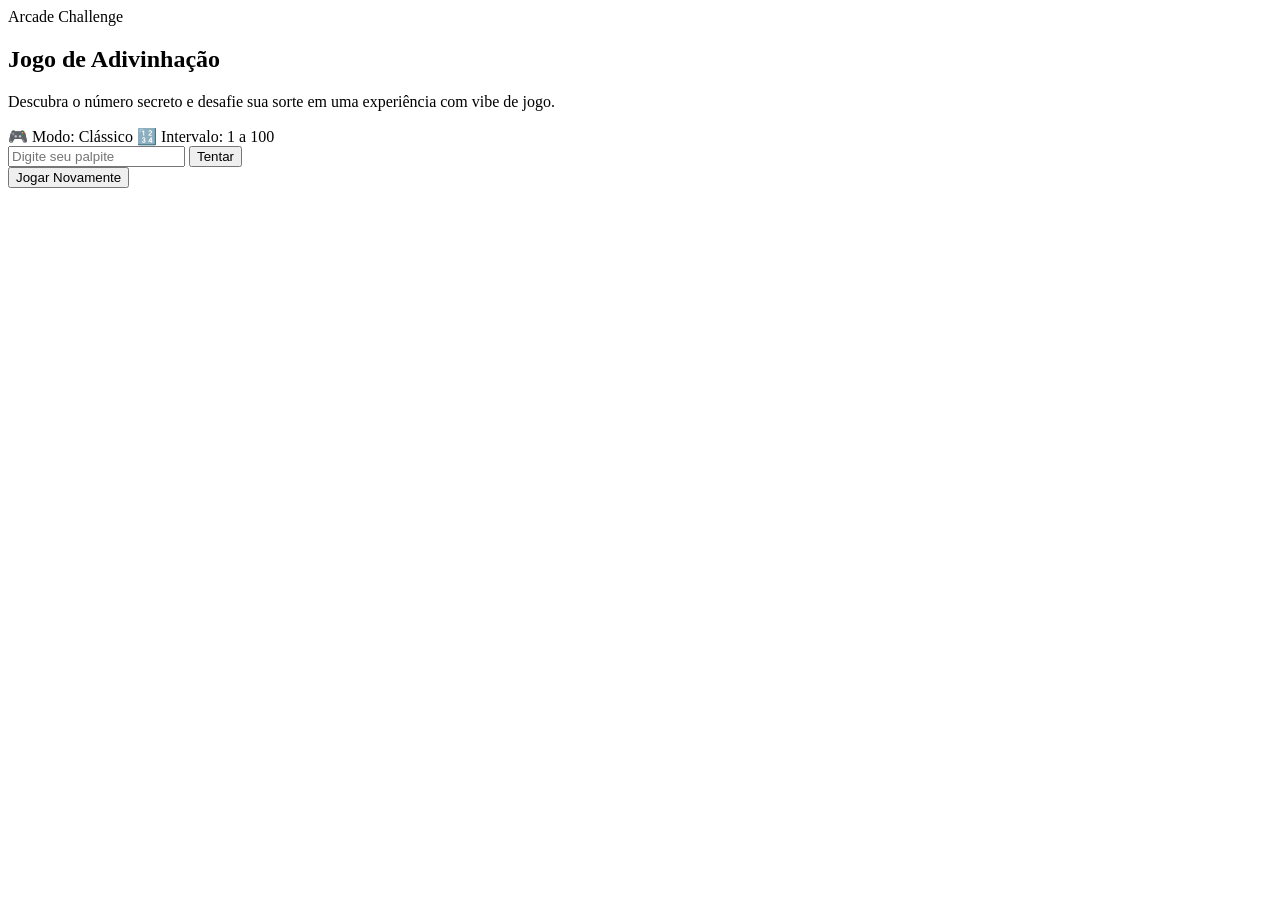
==== index.html @ 360a3592 "feat: nomeclatura alterada" ====
<!DOCTYPE html>
<html lang="pt-BR">
<head>
    <meta charset="UTF-8">
    <meta name="viewport" content="width=device-width, initial-scale=1.0">
    <title>Jogo de Adivinhação</title>
    <link rel="stylesheet" href="./css/reset.css">
    <link rel="stylesheet" href="./css/style.css">
    <link rel="stylesheet" href="./css/botao-novo-jogo.css">
    <link rel="stylesheet" href="./css/celebration.css">
</head>
<body>
    <div class="celebration" aria-hidden="true"></div>

    <main class="game-shell">
        <section class="game-card">
            <header class="game-header">
                <span class="eyebrow">Arcade Challenge</span>
                <h1>Jogo de Adivinhação</h1>
                <p class="subtitle">Descubra o número secreto e desafie sua sorte em uma experiência com vibe de jogo.</p>
            </header>

            <div class="hud">
                <span class="pill">🎮 Modo: Clássico</span>
                <span class="pill">🔢 Intervalo: 1 a 100</span>
            </div>

            <div class="controls">
                <input type="number" id="input" placeholder="Digite seu palpite">
                <button class="btn-palpite">Tentar</button>
            </div>
            <div>
                <button class="btn-novo-jogo hidden">Jogar Novamente</button>
            </div>

            <p class="mensagem" aria-live="polite"></p>
            <p class="tentativas"></p>
        </section>
    </main>

    <script src="./js/jogo-adivinhacao.js"></script>
</body>
</html>
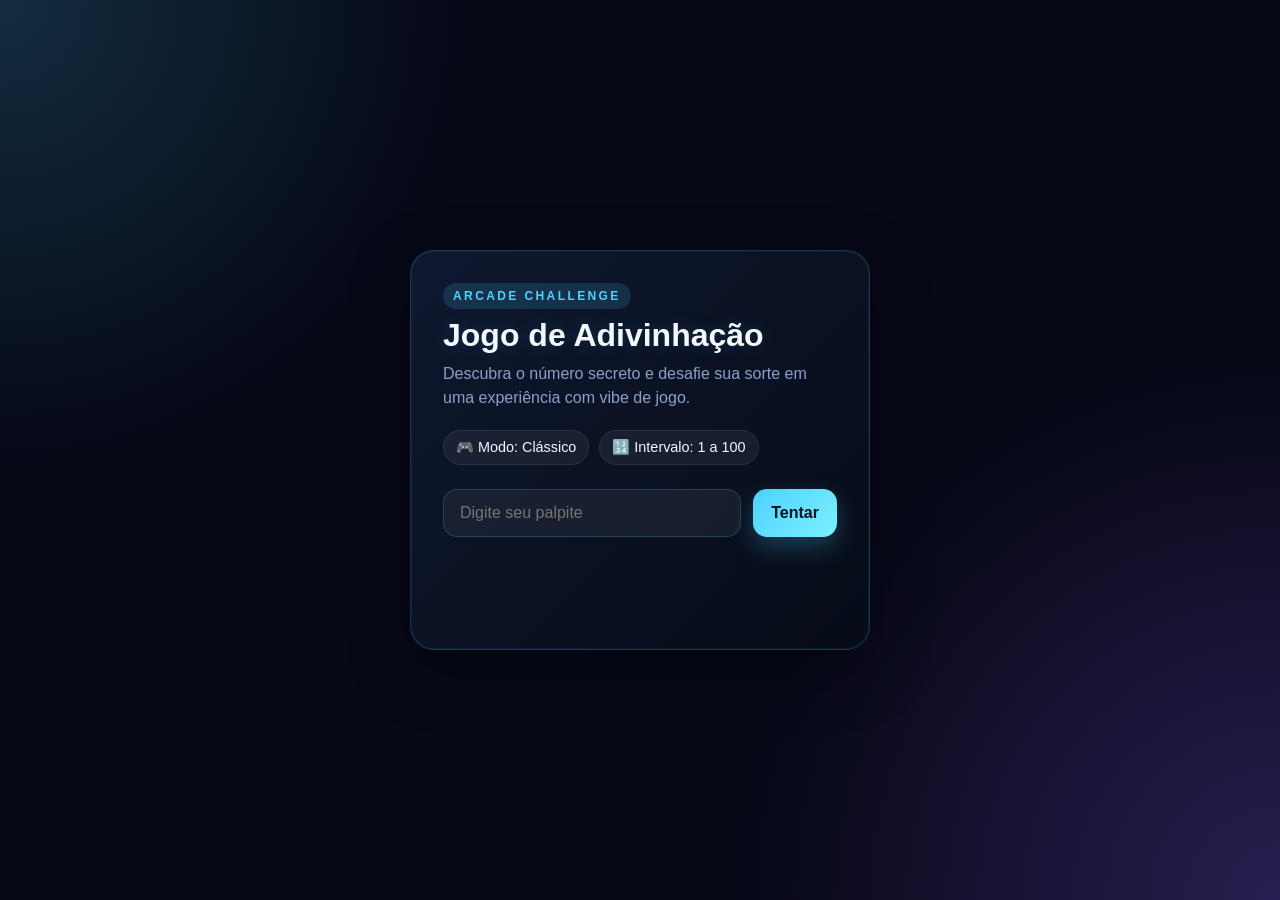
==== commit eb5563ef: "feat: alteração de arquivos finalizado" ====
--- a/index.html
+++ b/index.html
@@ -4,10 +4,10 @@
     <meta charset="UTF-8">
     <meta name="viewport" content="width=device-width, initial-scale=1.0">
     <title>Jogo de Adivinhação</title>
-    <link rel="stylesheet" href="./css/reset.css">
-    <link rel="stylesheet" href="./css/style.css">
-    <link rel="stylesheet" href="./css/botao-novo-jogo.css">
-    <link rel="stylesheet" href="./css/celebration.css">
+    <link rel="stylesheet" href="./assets/css/reset.css">
+    <link rel="stylesheet" href="./assets/css/style.css">
+    <link rel="stylesheet" href="./assets/css/celebration.css">
+    <link rel="stylesheet" href="./assets/css/botao-novo-jogo.css">
 </head>
 <body>
     <div class="celebration" aria-hidden="true"></div>
--- a/assets/css/style.css
+++ b/assets/css/style.css
@@ -0,0 +1,196 @@
+:root {
+    --bg: #060816;
+    --panel: rgba(10, 18, 38, 0.9);
+    --panel-strong: #0f1830;
+    --accent: #4dd2ff;
+    --accent-2: #8b5cf6;
+    --text: #f5f7ff;
+    --muted: #8da0c7;
+    --success: #2ecc71;
+    --danger: #ff5d7a;
+}
+
+body {
+    min-height: 100vh;
+    display: flex;
+    align-items: center;
+    justify-content: center;
+    padding: 24px;
+    font-family: 'Segoe UI', Tahoma, Geneva, Verdana, sans-serif;
+    color: var(--text);
+    background:
+        radial-gradient(circle at top left, rgba(77, 210, 255, 0.18), transparent 30%),
+        radial-gradient(circle at bottom right, rgba(139, 92, 246, 0.26), transparent 35%),
+        var(--bg);
+    position: relative;
+    overflow: hidden;
+}
+
+.game-shell {
+    width: min(100%, 460px);
+}
+
+.game-card {
+    background: linear-gradient(135deg, rgba(15, 24, 48, 0.98), rgba(7, 12, 24, 0.96));
+    border: 1px solid rgba(77, 210, 255, 0.2);
+    border-radius: 24px;
+    padding: 32px;
+    box-shadow: 0 0 0 1px rgba(255,255,255,0.04) inset, 0 20px 60px rgba(0,0,0,0.35);
+    position: relative;
+    overflow: hidden;
+}
+
+.game-card::before {
+    content: '';
+    position: absolute;
+    inset: 0;
+    background: linear-gradient(120deg, transparent 0%, rgba(77,210,255,0.12) 45%, transparent 100%);
+    transform: translateX(-120%);
+    animation: shimmer 6s linear infinite;
+}
+
+@keyframes shimmer {
+    100% {
+        transform: translateX(120%);
+    }
+}
+
+.game-header {
+    position: relative;
+    z-index: 1;
+    margin-bottom: 20px;
+}
+
+.eyebrow {
+    display: inline-block;
+    margin-bottom: 8px;
+    padding: 6px 10px;
+    border-radius: 999px;
+    font-size: 0.75rem;
+    font-weight: 700;
+    letter-spacing: 0.2em;
+    text-transform: uppercase;
+    color: var(--accent);
+    background: rgba(77, 210, 255, 0.15);
+}
+
+h1 {
+    font-size: 2rem;
+    font-weight: 800;
+    margin-bottom: 8px;
+    text-shadow: 0 0 18px rgba(77,210,255,0.18);
+}
+
+.subtitle {
+    color: var(--muted);
+    line-height: 1.5;
+}
+
+.hud {
+    display: flex;
+    gap: 10px;
+    margin: 20px 0 24px;
+    flex-wrap: wrap;
+    position: relative;
+    z-index: 1;
+}
+
+.pill {
+    padding: 8px 12px;
+    border-radius: 999px;
+    background: rgba(255,255,255,0.06);
+    border: 1px solid rgba(255,255,255,0.08);
+    font-size: 0.9rem;
+    color: var(--text);
+}
+
+.controls {
+    display: flex;
+    gap: 12px;
+    position: relative;
+    z-index: 1;
+}
+
+#input {
+    flex: 1;
+    border: 1px solid rgba(77, 210, 255, 0.2);
+    border-radius: 14px;
+    padding: 14px 16px;
+    font-size: 1rem;
+    color: var(--text);
+    background: rgba(255,255,255,0.06);
+    outline: none;
+    transition: border-color 0.2s ease, box-shadow 0.2s ease;
+}
+
+#input:focus {
+    border-color: var(--accent);
+    box-shadow: 0 0 0 3px rgba(77, 210, 255, 0.18);
+}
+
+.btn-palpite {
+    border: none;
+    border-radius: 14px;
+    padding: 14px 18px;
+    font-size: 1rem;
+    font-weight: 700;
+    color: #04101f;
+    cursor: pointer;
+    background: linear-gradient(135deg, var(--accent), #7cf0ff);
+    box-shadow: 0 10px 24px rgba(77, 210, 255, 0.25);
+    transition: transform 0.2s ease, box-shadow 0.2s ease, opacity 0.2s ease;
+}
+
+.btn-palpite:hover {
+    transform: translateY(-2px);
+    box-shadow: 0 14px 28px rgba(77, 210, 255, 0.32);
+}
+
+.btn-palpite:active {
+    transform: translateY(0);
+}
+
+.btn-palpite:disabled {
+    cursor: not-allowed;
+    opacity: 0.65;
+    box-shadow: none;
+}
+
+.mensagem,
+.tentativas {
+    position: relative;
+    z-index: 1;
+    margin-top: 16px;
+    min-height: 24px;
+    font-weight: 600;
+}
+
+.mensagem {
+    color: var(--accent);
+}
+
+.mensagem.success {
+    color: var(--success);
+}
+
+.mensagem.error {
+    color: var(--danger);
+}
+
+.tentativas {
+    color: var(--muted);
+}
+
+@media (max-width: 520px) {
+    .game-card {
+        padding: 24px;
+    }
+
+    .controls {
+        flex-direction: column;
+    }
+
+    .btn-palpite {
+        width: 100%;
+    }
+}
--- a/assets/css/celebration.css
+++ b/assets/css/celebration.css
@@ -0,0 +1,48 @@
+.celebration {
+    position: fixed;
+    inset: 0;
+    pointer-events: none;
+    overflow: hidden;
+    z-index: 20;
+}
+
+.celebration .piece {
+    position: absolute;
+    top: -10%;
+    width: 10px;
+    height: 20px;
+    border-radius: 999px;
+    opacity: 0;
+    animation: burst var(--duration) cubic-bezier(.2, .9, .2, 1) forwards;
+}
+
+@keyframes burst {
+    0% {
+        transform: translate3d(0, 0, 0) scale(0.2);
+        opacity: 0;
+    }
+    10% {
+        opacity: 1;
+    }
+    100% {
+        transform: translate3d(var(--x), var(--y), 0) rotate(var(--rot));
+        opacity: 0;
+    }
+}
+
+.game-card.win {
+    animation: cardWin 0.8s ease;
+    box-shadow: 0 0 0 1px rgba(255,255,255,0.04) inset, 0 0 45px rgba(46, 204, 113, 0.28), 0 20px 60px rgba(0,0,0,0.35);
+}
+
+@keyframes cardWin {
+    0% {
+        transform: scale(1);
+    }
+    50% {
+        transform: scale(1.03);
+    }
+    100% {
+        transform: scale(1);
+    }
+}
--- a/assets/css/botao-novo-jogo.css
+++ b/assets/css/botao-novo-jogo.css
@@ -0,0 +1,29 @@
+.btn-novo-jogo {
+    display: none;
+    margin-top: 16px;
+    border: none;
+    border-radius: 999px;
+    padding: 12px 18px;
+    font-size: 0.95rem;
+    font-weight: 700;
+    color: var(--text);
+    cursor: pointer;
+    background: linear-gradient(135deg, var(--accent-2), #b084ff);
+    box-shadow: 0 10px 24px rgba(139, 92, 246, 0.25);
+    transition: transform 0.2s ease, box-shadow 0.2s ease;
+}
+
+.btn-novo-jogo.show {
+    display: inline-flex;
+    align-items: center;
+    justify-content: center;
+}
+
+.btn-novo-jogo:hover {
+    transform: translateY(-2px);
+    box-shadow: 0 14px 28px rgba(139, 92, 246, 0.32);
+}
+
+.btn-novo-jogo:active {
+    transform: translateY(0);
+}
